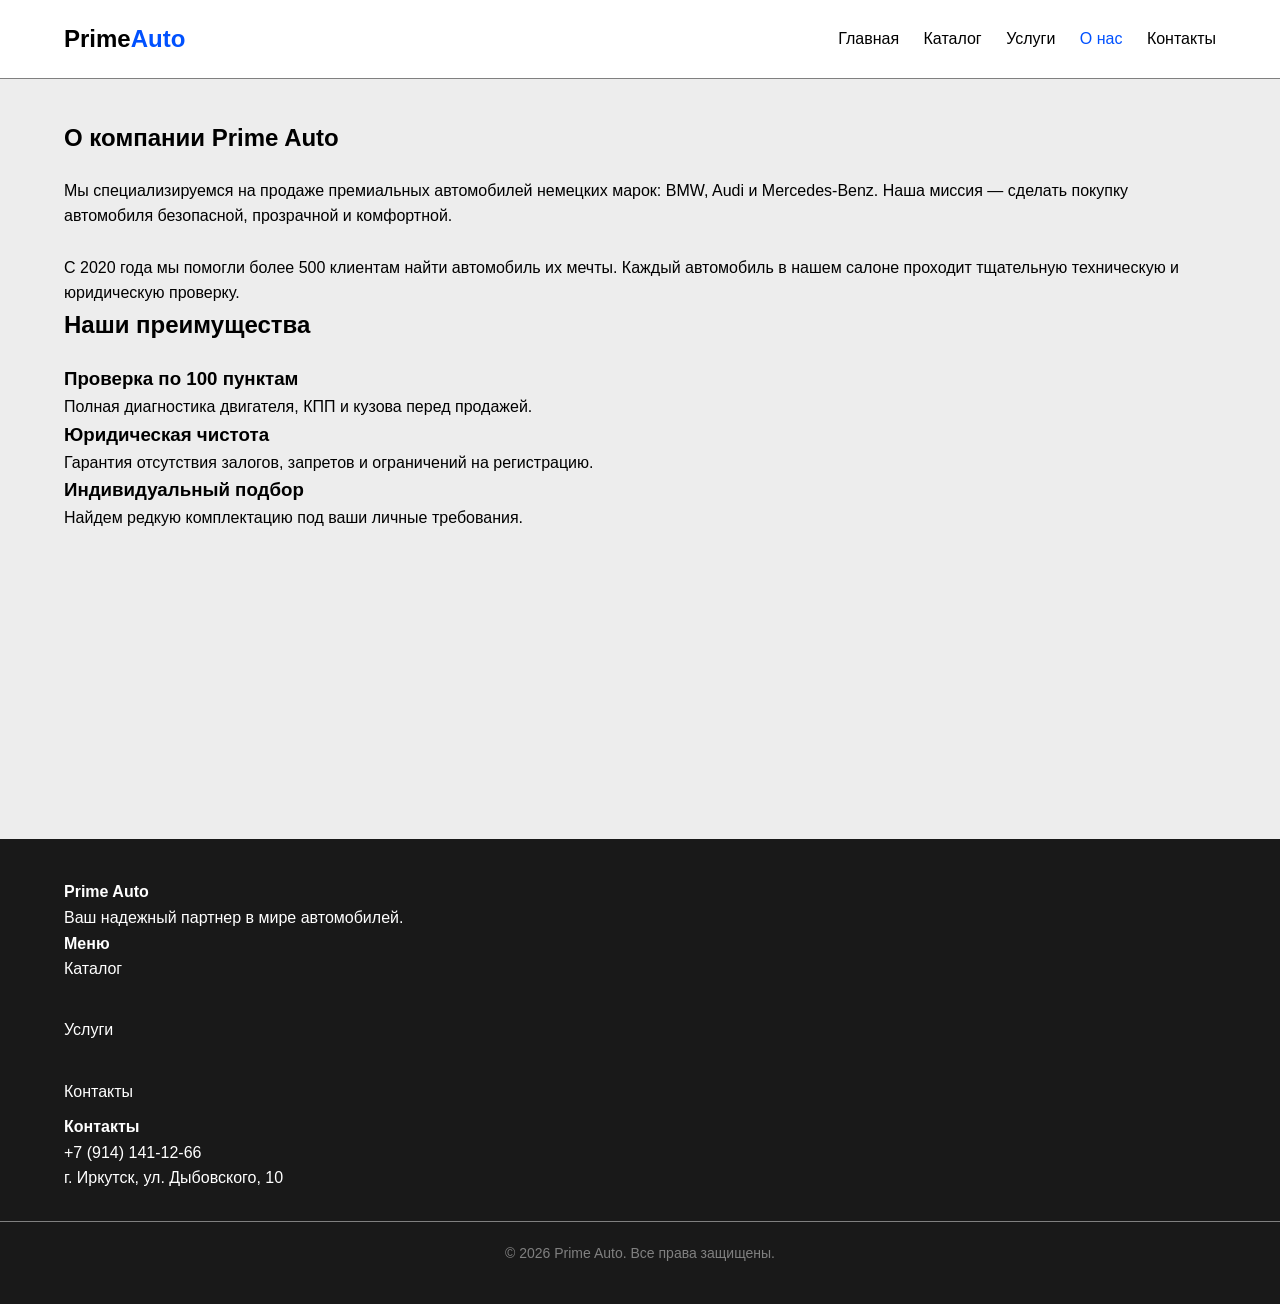
==== about.html @ 6ce957ff "готов базовый css(черновой вариант), который покрывает все элементы на главной страницe + готова баз" ====
<!DOCTYPE html>
<html lang="ru">

<head>
    <meta charset="UTF-8">
    <meta name="viewport" content="width=device-width, initial-scale=1.0">
    <title>Prime Auto - О нас</title>
    <link rel="stylesheet" href="style.css">
</head>

<body>

    <header class="header">
        <div class="container header-content">
            <a href="index.html" class="logo">Prime<span>Auto</span></a>
            <nav class="nav">
                <a href="index.html">Главная</a>
                <a href="catalog.html">Каталог</a>
                <a href="services.html">Услуги</a>
                <a href="about.html" class="active">О нас</a>
                <a href="contacts.html">Контакты</a>
            </nav>
        </div>
    </header>

    <main class="container">
        <section class="about-section">
            <h1>О компании Prime Auto</h1>
            <p>Мы специализируемся на продаже премиальных автомобилей немецких марок: BMW, Audi и Mercedes-Benz. Наша
                миссия — сделать покупку автомобиля безопасной, прозрачной и комфортной.</p><br>
            <p>С 2020 года мы помогли более 500 клиентам найти автомобиль их мечты. Каждый автомобиль в нашем салоне
                проходит тщательную техническую и юридическую проверку.</p>
        </section>

        <section class="advantages">
            <h2>Наши преимущества</h2>
            <div class="advantages-grid">
                <div class="adv-item">
                    <h3>Проверка по 100 пунктам</h3>
                    <p>Полная диагностика двигателя, КПП и кузова перед продажей.</p>
                </div>
                <div class="adv-item">
                    <h3>Юридическая чистота</h3>
                    <p>Гарантия отсутствия залогов, запретов и ограничений на регистрацию.</p>
                </div>
                <div class="adv-item">
                    <h3>Индивидуальный подбор</h3>
                    <p>Найдем редкую комплектацию под ваши личные требования.</p>
                </div>
            </div>
        </section>
    </main>

    <footer class="footer">
        <div class="container footer-content">
            <div>
                <h4>Prime Auto</h4>
                <p>Ваш надежный партнер в мире автомобилей.</p>
            </div>
            <div>
                <h4>Меню</h4>
                <a href="catalog.html">Каталог</a><br>
                <a href="services.html">Услуги</a><br>
                <a href="contacts.html">Контакты</a>
            </div>
            <div>
                <h4>Контакты</h4>
                <p>+7 (914) 141-12-66</p>
                <p>г. Иркутск, ул. Дыбовского, 10</p>
            </div>
        </div>
        <div class="copyright">
            &copy; 2026 Prime Auto. Все права защищены.
        </div>
    </footer>

</body>

</html>
---- style.css ----
* {
    margin: 0;
    padding: 0;
    box-sizing: border-box;
}

body {
    font-family: sans-serif;
    background-color: rgb(237, 237, 237);
    color: black;
    line-height: 1.6;
}

.container {
    width: 90%;
    max-width: 1200px;
    margin: 0 auto;
}

a {
    text-decoration: none;
    color: black;
}

.header {
    background-color: white;
    border-bottom: 1px solid gray;
    padding: 20px 0;
}

.header-content {
    display: flex;
    justify-content: space-between;
    align-items: center;
}

.logo {
    font-size: 24px;
    font-weight: bold;
}

.logo span {
    color: rgb(0, 81, 255);
}

.nav a {
    margin-left: 20px;
    font-size: 16px;
}

.nav a:hover,
.nav a.active {
    color: rgb(0, 81, 255);
}

main {
    padding: 40px 0;
    min-height: 80vh;
}

h1,
h2 {
    margin-bottom: 20px;
}

.poisk {
    background-color: white;
    padding: 60px 0;
    text-align: center;
    margin-bottom: 40px;
}

.search-box {
    display: inline-flex;
    gap: 10px;
    background: rgb(245, 245, 245);
    padding: 15px;
    border-radius: 5px;
}

.search-box select {
    padding: 10px;
    border: 1px solid gray;
    border-radius: 4px;
    min-width: 150px;
}

.search-box button {
    padding: 10px 20px;
    background-color: rgb(0, 81, 255);
    color: white;
    border: none;
    border-radius: 4px;
    cursor: pointer;
    font-weight: bold;
}


.category-grid {
    display: grid;
    grid-template-columns: repeat(auto-fit, minmax(200px, 1fr));
    gap: 20px;
    margin-bottom: 40px;
}

.cat-card {
    background: white;
    padding: 20px;
    text-align: center;
    border: 1px solid gray;
    cursor: pointer;
}

.cat-card:hover {
    border-color: rgb(0, 81, 255);
    color: rgb(0, 81, 255);
}

.cars-grid {
    display: grid;
    grid-template-columns: repeat(auto-fill, minmax(280px, 1fr));
    gap: 20px;
}

.car-card {
    background: white;
    border: 1px solid gray;
    border-radius: 5px;
    overflow: hidden;
}

.img-placeholder {
    background-color: lightgray;
    height: 180px;
    display: flex;
    align-items: center;
    justify-content: center;
    color: white;
    font-weight: bold;
}

.car-info {
    padding: 15px;
}

.price {
    font-size: 18px;
    font-weight: bold;
    color: rgb(0, 81, 255);
    margin: 10px 0;
}

.infos {
    display: flex;
    gap: 10px;
    font-size: 14px;
    color: gray;
    margin-bottom: 15px;
}

.btn-detail {
    display: block;
    text-align: center;
    background: black;
    color: white;
    padding: 10px;
    border-radius: 4px;
}

.btn-detail:hover {
    background: rgb(0, 81, 255);
}

.footer {
    background-color: rgb(25, 25, 25);
    color: white;
    padding: 40px 0;
    margin-top: 40px;
}

.footer a {
    color: white;
    display: block;
    margin-bottom: 10px;
}

.footer a:hover {
    color: gray;
}

.copyright {
    text-align: center;
    margin-top: 30px;
    color: gray;
    font-size: 14px;
    border-top: 1px solid gray;
    padding-top: 20px;
}
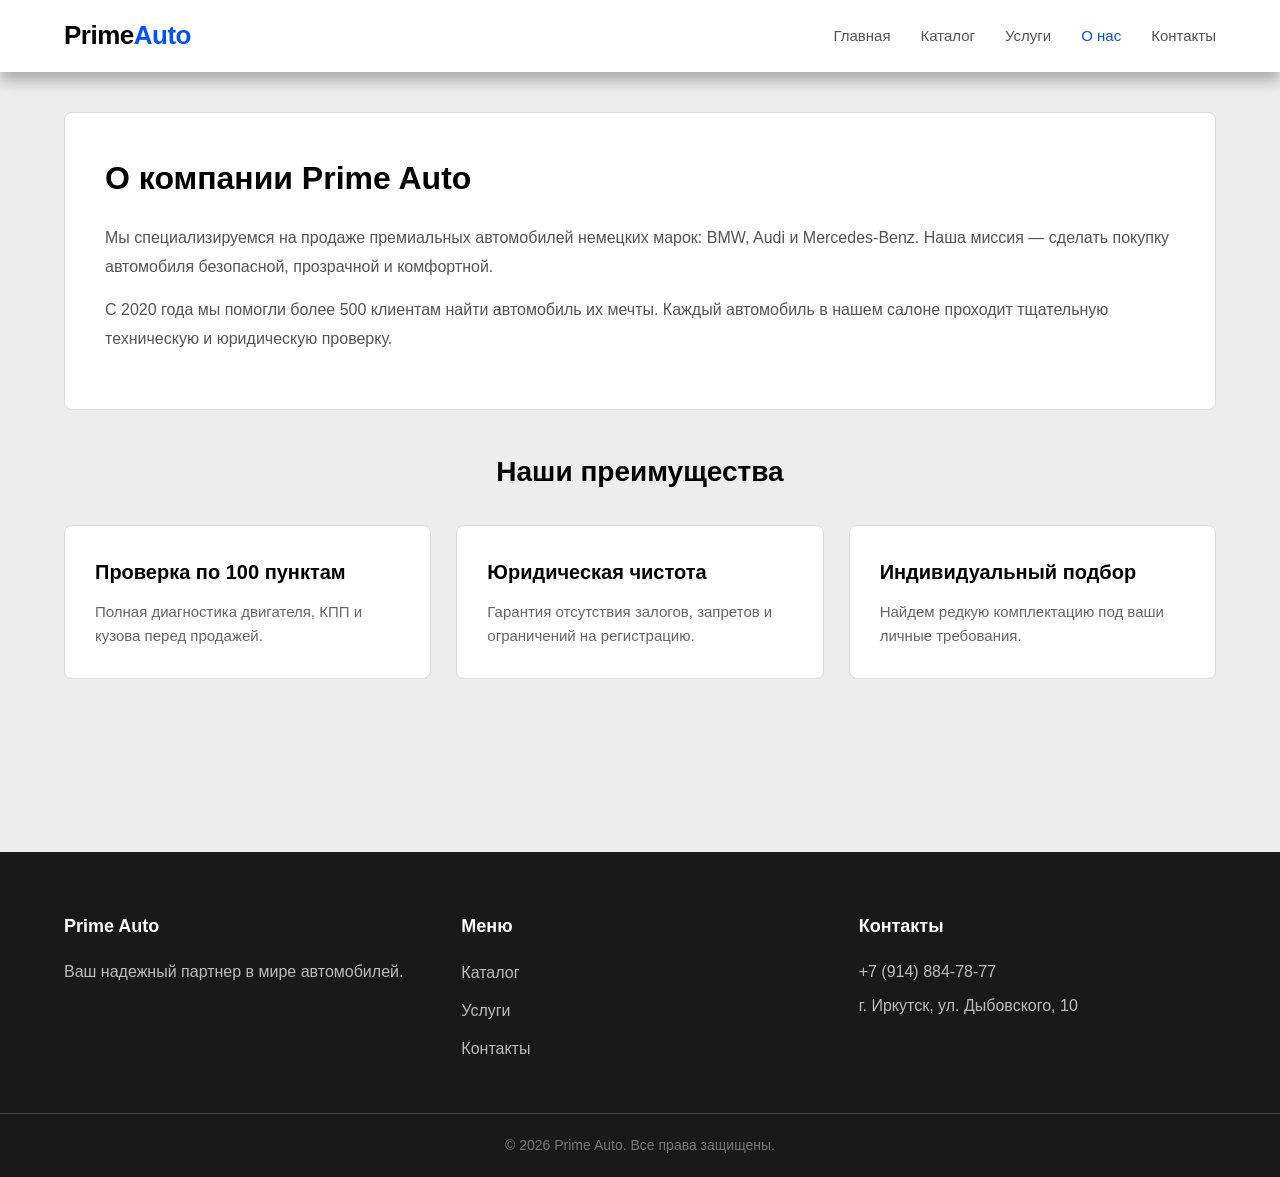
==== commit eea555ee: "общие элементы всех страниц(хедер и футер) доведены до конечного вида + главная страница index.html " ====
--- a/about.html
+++ b/about.html
@@ -23,32 +23,33 @@
         </div>
     </header>
 
-    <main class="container">
-        <section class="about-section">
+    <main class="container about-page">
+        <section class="about-intro">
             <h1>О компании Prime Auto</h1>
-            <p>Мы специализируемся на продаже премиальных автомобилей немецких марок: BMW, Audi и Mercedes-Benz. Наша
-                миссия — сделать покупку автомобиля безопасной, прозрачной и комфортной.</p><br>
-            <p>С 2020 года мы помогли более 500 клиентам найти автомобиль их мечты. Каждый автомобиль в нашем салоне
-                проходит тщательную техническую и юридическую проверку.</p>
+            <p class="about-text">Мы специализируемся на продаже премиальных автомобилей немецких марок: BMW, Audi и
+                Mercedes-Benz. Наша миссия — сделать покупку автомобиля безопасной, прозрачной и комфортной.</p>
+            <p class="about-text">С 2020 года мы помогли более 500 клиентам найти автомобиль их мечты. Каждый автомобиль
+                в нашем салоне проходит тщательную техническую и юридическую проверку.</p>
         </section>
 
         <section class="advantages">
             <h2>Наши преимущества</h2>
             <div class="advantages-grid">
-                <div class="adv-item">
+                <article class="adv-card">
                     <h3>Проверка по 100 пунктам</h3>
                     <p>Полная диагностика двигателя, КПП и кузова перед продажей.</p>
-                </div>
-                <div class="adv-item">
+                </article>
+                <article class="adv-card">
                     <h3>Юридическая чистота</h3>
                     <p>Гарантия отсутствия залогов, запретов и ограничений на регистрацию.</p>
-                </div>
-                <div class="adv-item">
+                </article>
+                <article class="adv-card">
                     <h3>Индивидуальный подбор</h3>
                     <p>Найдем редкую комплектацию под ваши личные требования.</p>
-                </div>
+                </article>
             </div>
         </section>
+
     </main>
 
     <footer class="footer">
@@ -59,13 +60,13 @@
             </div>
             <div>
                 <h4>Меню</h4>
-                <a href="catalog.html">Каталог</a><br>
-                <a href="services.html">Услуги</a><br>
+                <a href="catalog.html">Каталог</a>
+                <a href="services.html">Услуги</a>
                 <a href="contacts.html">Контакты</a>
             </div>
             <div>
                 <h4>Контакты</h4>
-                <p>+7 (914) 141-12-66</p>
+                <p>+7 (914) 884-78-77</p>
                 <p>г. Иркутск, ул. Дыбовского, 10</p>
             </div>
         </div>
--- a/style.css
+++ b/style.css
@@ -24,8 +24,12 @@
 
 .header {
     background-color: white;
-    border-bottom: 1px solid gray;
-    padding: 20px 0;
+    border-bottom: none;
+    box-shadow: 0 8px 15px rgba(0, 0, 0, 0.3);
+    padding: 15px 0;
+    position: sticky;
+    top: 0;
+    z-index: 100;
 }
 
 .header-content {
@@ -35,17 +39,26 @@
 }
 
 .logo {
-    font-size: 24px;
-    font-weight: bold;
+    font-size: 26px;
+    font-weight: 800;
+    color: black;
+    letter-spacing: -0.5px;
 }
 
 .logo span {
     color: rgb(0, 81, 255);
 }
 
+.nav {
+    display: flex;
+    align-items: center;
+}
+
 .nav a {
-    margin-left: 20px;
-    font-size: 16px;
+    margin-left: 30px;
+    font-size: 15px;
+    font-weight: 500;
+    color: #555;
 }
 
 .nav a:hover,
@@ -75,87 +88,113 @@
     gap: 10px;
     background: rgb(245, 245, 245);
     padding: 15px;
-    border-radius: 5px;
+    border-radius: 6px;
 }
 
 .search-box select {
-    padding: 10px;
-    border: 1px solid gray;
-    border-radius: 4px;
-    min-width: 150px;
+    padding: 12px 10px;
+    border: 1px solid #ccc;
+    border-radius: 6px;
+    min-width: 160px;
+    background-color: white;
 }
 
 .search-box button {
-    padding: 10px 20px;
+    padding: 12px 24px;
     background-color: rgb(0, 81, 255);
     color: white;
     border: none;
-    border-radius: 4px;
-    cursor: pointer;
+    border-radius: 6px;
     font-weight: bold;
-}
-
+    font-size: 15px;
+}
+
+.search-box button:hover {
+    background-color: rgba(0, 81, 255, 0.8);
+}
 
 .category-grid {
     display: grid;
     grid-template-columns: repeat(auto-fit, minmax(200px, 1fr));
     gap: 20px;
-    margin-bottom: 40px;
+    margin-bottom: 50px;
 }
 
 .cat-card {
     background: white;
     padding: 20px;
     text-align: center;
-    border: 1px solid gray;
-    cursor: pointer;
+    border: 1px solid #ddd;
+    border-radius: 8px;
+    display: block;
+    transition: all 0.3s ease;
+    font-weight: 500;
 }
 
 .cat-card:hover {
     border-color: rgb(0, 81, 255);
     color: rgb(0, 81, 255);
+    transform: translateY(-3px);
+    box-shadow: 0 4px 12px rgba(0, 0, 0, 0.1);
 }
 
 .cars-grid {
     display: grid;
     grid-template-columns: repeat(auto-fill, minmax(280px, 1fr));
-    gap: 20px;
+    gap: 25px;
 }
 
 .car-card {
     background: white;
-    border: 1px solid gray;
-    border-radius: 5px;
+    border: 1px solid #ddd;
+    border-radius: 8px;
     overflow: hidden;
-}
-
-.img-placeholder {
-    background-color: lightgray;
-    height: 180px;
+    transition: transform 0.3s ease, box-shadow 0.3s ease;
+}
+
+.car-card:hover {
+    transform: translateY(-5px);
+    box-shadow: 0 8px 20px rgba(0, 0, 0, 0.1);
+}
+
+.car-image img {
+    width: 100%;
+    height: 200px;
+    object-fit: cover;
+    display: block;
+}
+
+.car-info {
+    padding: 18px;
+}
+
+.car-info h3 {
+    font-size: 18px;
+    margin-bottom: 8px;
+    line-height: 1.3;
+}
+
+.price {
+    font-size: 20px;
+    font-weight: bold;
+    color: rgb(0, 81, 255);
+    margin: 10px 0 12px;
+}
+
+.infos {
+    display: flex;
+    flex-wrap: wrap;
+    gap: 8px 12px;
+    font-size: 14px;
+    color: #666;
+    margin-bottom: 15px;
+    padding-bottom: 15px;
+    border-bottom: 1px solid #eee;
+}
+
+.infos li {
     display: flex;
     align-items: center;
-    justify-content: center;
-    color: white;
-    font-weight: bold;
-}
-
-.car-info {
-    padding: 15px;
-}
-
-.price {
-    font-size: 18px;
-    font-weight: bold;
-    color: rgb(0, 81, 255);
-    margin: 10px 0;
-}
-
-.infos {
-    display: flex;
-    gap: 10px;
-    font-size: 14px;
-    color: gray;
-    margin-bottom: 15px;
 }
 
 .btn-detail {
@@ -163,36 +202,242 @@
     text-align: center;
     background: black;
     color: white;
-    padding: 10px;
-    border-radius: 4px;
+    padding: 12px;
+    border-radius: 6px;
+    font-weight: 500;
+    transition: background-color 0.3s ease;
 }
 
 .btn-detail:hover {
-    background: rgb(0, 81, 255);
+    background-color: rgb(0, 81, 255);
 }
 
 .footer {
     background-color: rgb(25, 25, 25);
+    color: #bbb;
+    padding: 60px 0 20px;
+    margin-top: 60px;
+}
+
+.footer-content {
+    display: grid;
+    grid-template-columns: repeat(auto-fit, minmax(200px, 1fr));
+    gap: 40px;
+    margin-bottom: 40px;
+}
+
+.footer-content h4 {
     color: white;
-    padding: 40px 0;
-    margin-top: 40px;
-}
-
-.footer a {
+    font-size: 18px;
+    margin-bottom: 20px;
+    font-weight: 600;
+}
+
+.footer-content p {
+    margin-bottom: 10px;
+    line-height: 1.5;
+}
+
+.footer-content a {
+    color: #bbb;
+    display: block;
+    margin-bottom: 12px;
+}
+
+.footer-content a:hover {
     color: white;
+    text-decoration: underline;
+}
+
+.copyright {
+    text-align: center;
+    color: #777;
+    font-size: 14px;
+    border-top: 1px solid #444;
+    padding-top: 20px;
+}
+
+.contacts-header {
+    text-align: center;
+    margin-bottom: 40px;
+}
+
+.contacts-header p {
+    color: #666;
+    font-size: 16px;
+}
+
+.contacts-grid {
+    display: grid;
+    grid-template-columns: 1fr 1fr;
+    gap: 20px;
+    align-items: start;
+}
+
+.contacts-info,
+.contacts-form-wrapper {
+    background: white;
+    padding: 30px;
+    border-radius: 8px;
+    border: 1px solid #ddd;
+}
+
+.info-item {
+    margin-bottom: 25px;
+}
+
+.info-item h3 {
+    font-size: 18px;
+    margin-bottom: 8px;
+    color: black;
+}
+
+.info-item p,
+.info-item a {
+    color: #555;
+    font-size: 15px;
+    line-height: 1.5;
+}
+
+.form-group {
+    margin-bottom: 15px;
+}
+
+.form-group label {
     display: block;
-    margin-bottom: 10px;
-}
-
-.footer a:hover {
-    color: gray;
-}
-
-.copyright {
-    text-align: center;
-    margin-top: 30px;
-    color: gray;
+    margin-bottom: 6px;
+    font-weight: 500;
     font-size: 14px;
-    border-top: 1px solid gray;
-    padding-top: 20px;
+    color: #333;
+}
+
+.form-box input,
+.form-box textarea {
+    width: 100%;
+    padding: 12px;
+    border: 1px solid #ccc;
+    border-radius: 6px;
+    font-size: 15px;
+}
+
+.btn-submit {
+    width: 100%;
+    padding: 14px;
+    background-color: rgb(0, 81, 255);
+    color: white;
+    border: none;
+    border-radius: 6px;
+    font-size: 16px;
+    font-weight: bold;
+    margin-top: 10px;
+}
+
+.btn-submit:hover {
+    background-color: rgba(0, 81, 255, 0.8);
+}
+
+.about-intro {
+    background: white;
+    padding: 40px;
+    border-radius: 8px;
+    border: 1px solid #ddd;
+    margin-bottom: 40px;
+}
+
+.about-intro h1 {
+    font-size: 32px;
+    margin-bottom: 20px;
+    color: black;
+}
+
+.about-text {
+    font-size: 16px;
+    line-height: 1.8;
+    color: #555;
+    margin-bottom: 15px;
+}
+
+.advantages h2 {
+    font-size: 28px;
+    margin-bottom: 30px;
+    text-align: center;
+}
+
+.advantages-grid {
+    display: grid;
+    grid-template-columns: repeat(auto-fit, minmax(280px, 1fr));
+    gap: 25px;
+}
+
+.adv-card {
+    background: white;
+    padding: 30px;
+    border-radius: 8px;
+    border: 1px solid #ddd;
+}
+
+.adv-card h3 {
+    font-size: 20px;
+    margin-bottom: 12px;
+    color: black;
+    font-weight: 600;
+}
+
+.adv-card p {
+    color: #666;
+    line-height: 1.6;
+    font-size: 15px;
+}
+
+@media (max-width: 767px) {
+    .header {
+        position: static;
+    }
+
+    .header-content {
+        flex-direction: column;
+        gap: 15px;
+    }
+
+    .nav {
+        display: flex;
+        flex-direction: column;
+        align-items: center;
+        gap: 5px;
+    }
+
+    .nav a {
+        margin-left: 0;
+    }
+
+    .search-box {
+        flex-direction: column;
+        width: 100%;
+        padding: 12px;
+    }
+
+    .search-box select,
+    .search-box button {
+        width: 100%;
+    }
+
+    .contacts-grid {
+        grid-template-columns: 1fr;
+    }
+
+    .about-intro {
+        padding: 25px;
+    }
+
+    .about-intro h1 {
+        font-size: 26px;
+    }
+
+    .advantages h2 {
+        font-size: 24px;
+    }
+
+    .adv-card {
+        padding: 25px;
+    }
 }
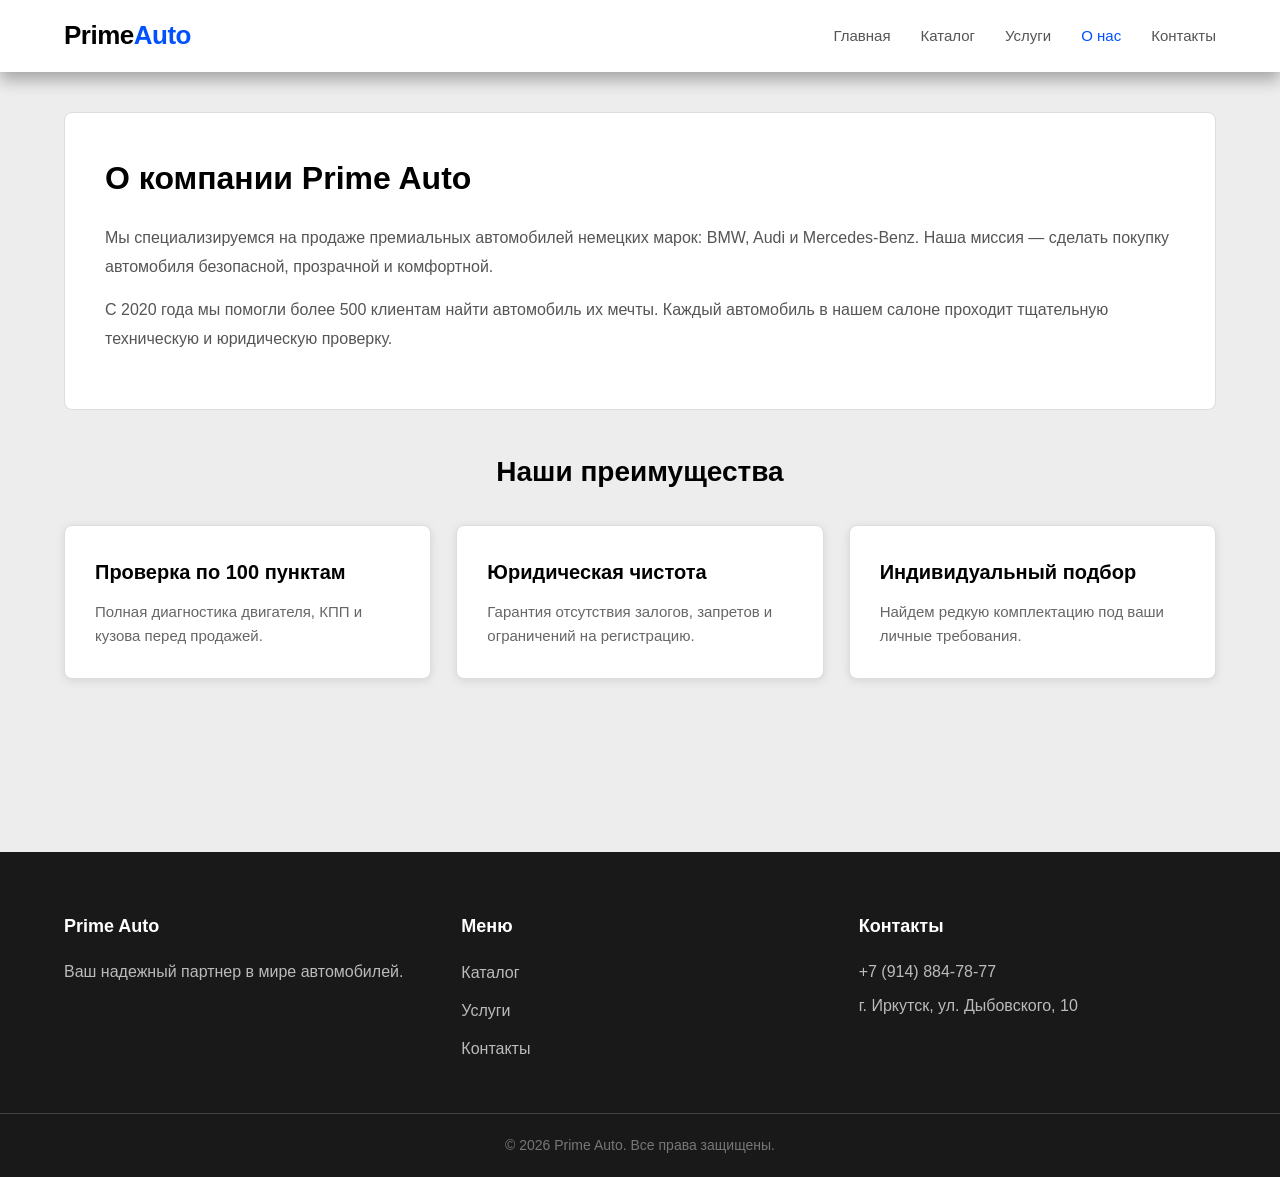
==== commit c7e34d1c: "упорядочена структура папок + переименованы фото + обновлены пути в html коде" ====
--- a/about.html
+++ b/about.html
@@ -5,7 +5,7 @@
     <meta charset="UTF-8">
     <meta name="viewport" content="width=device-width, initial-scale=1.0">
     <title>Prime Auto - О нас</title>
-    <link rel="stylesheet" href="style.css">
+    <link rel="stylesheet" href="css/style.css">
 </head>
 
 <body>
--- a/css/style.css
+++ b/css/style.css
@@ -0,0 +1,718 @@
+* {
+    margin: 0;
+    padding: 0;
+    box-sizing: border-box;
+}
+
+body {
+    font-family: sans-serif;
+    background-color: rgb(237, 237, 237);
+    color: black;
+    line-height: 1.6;
+}
+
+.container {
+    width: 90%;
+    max-width: 1200px;
+    margin: 0 auto;
+}
+
+a {
+    text-decoration: none;
+    color: black;
+}
+
+.header {
+    background-color: white;
+    border-bottom: none;
+    box-shadow: 0 8px 15px rgba(0, 0, 0, 0.3);
+    padding: 15px 0;
+    position: sticky;
+    top: 0;
+    z-index: 100;
+}
+
+.header-content {
+    display: flex;
+    justify-content: space-between;
+    align-items: center;
+}
+
+.logo {
+    font-size: 26px;
+    font-weight: 800;
+    color: black;
+    letter-spacing: -0.5px;
+}
+
+.logo span {
+    color: rgb(0, 81, 255);
+}
+
+.nav {
+    display: flex;
+    align-items: center;
+}
+
+.nav a {
+    margin-left: 30px;
+    font-size: 15px;
+    font-weight: 500;
+    color: #555;
+}
+
+.nav a:hover,
+.nav a.active {
+    color: rgb(0, 81, 255);
+}
+
+main {
+    padding: 40px 0;
+    min-height: 80vh;
+}
+
+h1,
+h2 {
+    margin-bottom: 20px;
+}
+
+.poisk {
+    background-color: white;
+    padding: 60px 0;
+    text-align: center;
+    margin-bottom: 40px;
+}
+
+.search-box {
+    display: inline-flex;
+    gap: 10px;
+    background: rgb(245, 245, 245);
+    padding: 15px;
+    border-radius: 6px;
+}
+
+.search-box select {
+    padding: 12px 10px;
+    border: 1px solid #ccc;
+    border-radius: 6px;
+    min-width: 160px;
+    background-color: white;
+}
+
+.search-box button {
+    padding: 12px 24px;
+    background-color: rgb(0, 81, 255);
+    color: white;
+    border: none;
+    border-radius: 6px;
+    font-weight: bold;
+    font-size: 15px;
+}
+
+.search-box button:hover {
+    background-color: rgba(0, 81, 255, 0.8);
+}
+
+.category-grid {
+    display: grid;
+    grid-template-columns: repeat(auto-fit, minmax(200px, 1fr));
+    gap: 20px;
+    margin-bottom: 50px;
+}
+
+.cat-card {
+    background: white;
+    padding: 20px;
+    text-align: center;
+    border: 1px solid #ddd;
+    border-radius: 8px;
+    display: block;
+    transition: all 0.3s ease;
+    font-weight: 500;
+}
+
+.cat-card:hover {
+    border-color: rgb(0, 81, 255);
+    color: rgb(0, 81, 255);
+    transform: translateY(-3px);
+    box-shadow: 0 4px 12px rgba(0, 0, 0, 0.1);
+}
+
+.cars-grid {
+    display: grid;
+    grid-template-columns: repeat(auto-fill, minmax(280px, 1fr));
+    gap: 25px;
+}
+
+.car-card {
+    background: white;
+    border: 1px solid #ddd;
+    border-radius: 8px;
+    overflow: hidden;
+    transition: transform 0.3s ease, box-shadow 0.3s ease;
+}
+
+.car-card:hover {
+    transform: translateY(-5px);
+    box-shadow: 0 8px 20px rgba(0, 0, 0, 0.1);
+}
+
+.car-image img {
+    width: 100%;
+    height: 200px;
+    object-fit: cover;
+    display: block;
+}
+
+.car-info {
+    padding: 18px;
+}
+
+.car-info h3 {
+    font-size: 18px;
+    margin-bottom: 8px;
+    line-height: 1.3;
+}
+
+.price {
+    font-size: 20px;
+    font-weight: bold;
+    color: rgb(0, 81, 255);
+    margin: 10px 0 12px;
+}
+
+.infos {
+    display: flex;
+    flex-wrap: wrap;
+    gap: 8px 12px;
+    font-size: 14px;
+    color: #666;
+    margin-bottom: 15px;
+    padding-bottom: 15px;
+    border-bottom: 1px solid #eee;
+}
+
+.infos li {
+    display: flex;
+    align-items: center;
+}
+
+.btn-detail {
+    display: block;
+    text-align: center;
+    background: black;
+    color: white;
+    padding: 12px;
+    border-radius: 6px;
+    font-weight: 500;
+    transition: background-color 0.3s ease;
+}
+
+.btn-detail:hover {
+    background-color: rgb(0, 81, 255);
+}
+
+.footer {
+    background-color: rgb(25, 25, 25);
+    color: #bbb;
+    padding: 60px 0 20px;
+    margin-top: 60px;
+}
+
+.footer-content {
+    display: grid;
+    grid-template-columns: repeat(auto-fit, minmax(200px, 1fr));
+    gap: 40px;
+    margin-bottom: 40px;
+}
+
+.footer-content h4 {
+    color: white;
+    font-size: 18px;
+    margin-bottom: 20px;
+    font-weight: 600;
+}
+
+.footer-content p {
+    margin-bottom: 10px;
+    line-height: 1.5;
+}
+
+.footer-content a {
+    color: #bbb;
+    display: block;
+    margin-bottom: 12px;
+}
+
+.footer-content a:hover {
+    color: white;
+    text-decoration: underline;
+}
+
+.copyright {
+    text-align: center;
+    color: #777;
+    font-size: 14px;
+    border-top: 1px solid #444;
+    padding-top: 20px;
+}
+
+.contacts-header {
+    text-align: center;
+    margin-bottom: 40px;
+}
+
+.contacts-header p {
+    color: #666;
+    font-size: 16px;
+}
+
+.contacts-grid {
+    display: grid;
+    grid-template-columns: 1fr 1fr;
+    gap: 20px;
+    align-items: start;
+}
+
+.contacts-info,
+.contacts-form-wrapper {
+    background: white;
+    padding: 30px;
+    border-radius: 8px;
+    border: 1px solid #ddd;
+}
+
+.info-item {
+    margin-bottom: 25px;
+}
+
+.info-item h3 {
+    font-size: 18px;
+    margin-bottom: 8px;
+    color: black;
+}
+
+.info-item p,
+.info-item a {
+    color: #555;
+    font-size: 15px;
+    line-height: 1.5;
+}
+
+.form-group {
+    margin-bottom: 15px;
+}
+
+.form-group label {
+    display: block;
+    margin-bottom: 6px;
+    font-weight: 500;
+    font-size: 14px;
+    color: #333;
+}
+
+.form-box input,
+.form-box textarea {
+    width: 100%;
+    padding: 12px;
+    border: 1px solid #ccc;
+    border-radius: 6px;
+    font-size: 15px;
+}
+
+.btn-submit {
+    width: 100%;
+    padding: 14px;
+    background-color: rgb(0, 81, 255);
+    color: white;
+    border: none;
+    border-radius: 6px;
+    font-size: 16px;
+    font-weight: bold;
+    margin-top: 10px;
+}
+
+.btn-submit:hover {
+    background-color: rgba(0, 81, 255, 0.8);
+}
+
+.about-intro {
+    background: white;
+    padding: 40px;
+    border-radius: 8px;
+    border: 1px solid #ddd;
+    margin-bottom: 40px;
+}
+
+.about-intro h1 {
+    font-size: 32px;
+    margin-bottom: 20px;
+    color: black;
+}
+
+.about-text {
+    font-size: 16px;
+    line-height: 1.8;
+    color: #555;
+    margin-bottom: 15px;
+}
+
+.advantages h2 {
+    font-size: 28px;
+    margin-bottom: 30px;
+    text-align: center;
+}
+
+.advantages-grid {
+    display: grid;
+    grid-template-columns: repeat(auto-fit, minmax(280px, 1fr));
+    gap: 25px;
+}
+
+.adv-card {
+    background: white;
+    padding: 30px;
+    border-radius: 8px;
+    border: 1px solid #ddd;
+    box-shadow: 0 2px 10px rgba(0, 0, 0, 0.1);
+}
+
+.adv-card h3 {
+    font-size: 20px;
+    margin-bottom: 12px;
+    color: black;
+    font-weight: 600;
+}
+
+.adv-card p {
+    color: #666;
+    line-height: 1.6;
+    font-size: 15px;
+}
+
+.car-gallery {
+    margin-bottom: 40px;
+}
+
+.main-photo {
+    background: white;
+    border-radius: 8px;
+    margin-bottom: 15px;
+    border: 1px solid #ddd;
+}
+
+.main-photo img {
+    width: 100%;
+    height: 500px;
+    object-fit: cover;
+    display: block;
+}
+
+.photo-list {
+    display: flex;
+    gap: 10px;
+    overflow-x: auto;
+    padding-bottom: 5px;
+}
+
+.photo-list img {
+    width: 120px;
+    height: 80px;
+    object-fit: cover;
+    border-radius: 6px;
+    border: 2px solid transparent;
+
+}
+
+.photo-list img:hover {
+    border-color: rgb(0, 81, 255);
+}
+
+.product-details {
+    background: white;
+    padding: 30px;
+    border-radius: 8px;
+    border: 1px solid #ddd;
+    margin-bottom: 30px;
+}
+
+.product-details h1 {
+    font-size: 32px;
+    margin-bottom: 15px;
+    color: black;
+}
+
+.product-price {
+    font-size: 32px;
+    font-weight: bold;
+    color: rgb(0, 81, 255);
+    margin-bottom: 30px;
+}
+
+.product-specs h3 {
+    font-size: 22px;
+    margin-bottom: 20px;
+    color: black;
+}
+
+.specs-table {
+    width: 100%;
+    border-collapse: collapse;
+    margin-bottom: 30px;
+}
+
+.specs-table tr {
+    border-bottom: 1px solid #eee;
+}
+
+.specs-table td {
+    padding: 15px 10px;
+    font-size: 15px;
+
+}
+
+.seller-actions {
+    display: flex;
+    gap: 15px;
+    margin-top: 20px;
+}
+
+.seller-actions button {
+    flex: 1;
+    padding: 15px;
+    border: none;
+    border-radius: 6px;
+    font-size: 16px;
+    font-weight: bold;
+}
+
+.btn-call,
+.btn-write {
+    background-color: rgb(0, 81, 255);
+    color: white;
+}
+
+.btn-call:hover,
+.btn-write:hover {
+    background-color: rgba(0, 81, 255, 0.9);
+}
+
+.product-description {
+    background: white;
+    padding: 30px;
+    border-radius: 8px;
+    border: 1px solid #ddd;
+}
+
+.product-description h3 {
+    font-size: 22px;
+    margin-bottom: 15px;
+    color: black;
+}
+
+.product-description p {
+    color: #555;
+    line-height: 1.8;
+    font-size: 15px;
+}
+
+.services-intro {
+    text-align: center;
+    margin-bottom: 35px;
+}
+
+.services-intro h1 {
+    font-size: 32px;
+    margin-bottom: 10px;
+}
+
+.services-intro p {
+    color: #666;
+    font-size: 16px;
+}
+
+.services-grid {
+    display: grid;
+    grid-template-columns: repeat(auto-fit, minmax(280px, 1fr));
+    gap: 25px;
+}
+
+.service-card {
+    background: white;
+    padding: 30px;
+    border-radius: 8px;
+    border: 1px solid #ddd;
+    box-shadow: 0 2px 10px rgba(0, 0, 0, 0.1);
+
+}
+
+.service-card h3 {
+    font-size: 20px;
+    margin-bottom: 12px;
+    color: black;
+    font-weight: 600;
+}
+
+.service-card p {
+    color: #666;
+    line-height: 1.6;
+    font-size: 15px;
+}
+
+.catalog-page {
+    display: flex;
+    gap: 30px;
+    padding-top: 40px;
+}
+
+.sidebar {
+    margin-top: 60px;
+    width: 260px;
+    flex-shrink: 0;
+    background: white;
+    padding: 25px;
+    border-radius: 8px;
+    border: 1px solid #ddd;
+    height: fit-content;
+}
+
+.sidebar h3 {
+    margin-bottom: 20px;
+    font-size: 20px;
+}
+
+.filter-group {
+    margin-bottom: 20px;
+}
+
+.filter-group label {
+    display: block;
+    margin-bottom: 6px;
+    font-weight: 500;
+    font-size: 14px;
+    color: #333;
+}
+
+.filter-group select,
+.filter-group input {
+    width: 100%;
+    padding: 10px;
+    border: 1px solid #ccc;
+    border-radius: 6px;
+    font-size: 14px;
+    background-color: white;
+}
+
+.catalog-list {
+    flex-grow: 1;
+}
+
+.catalog-list h2 {
+    margin-bottom: 25px;
+}
+
+.btn-apply {
+    width: 100%;
+    padding: 12px;
+    background-color: rgb(0, 81, 255);
+    color: white;
+    border: none;
+    border-radius: 6px;
+    font-weight: bold;
+    cursor: pointer;
+    transition: background-color 0.3s ease;
+}
+
+.btn-apply:hover {
+    background-color: rgba(0, 81, 255, 0.9);
+}
+
+@media (max-width: 767px) {
+    .header {
+        position: static;
+    }
+
+    .header-content {
+        flex-direction: column;
+        gap: 15px;
+    }
+
+    .nav {
+        display: flex;
+        flex-direction: column;
+        align-items: center;
+        gap: 5px;
+    }
+
+    .nav a {
+        margin-left: 0;
+    }
+
+    .search-box {
+        flex-direction: column;
+        width: 100%;
+        padding: 12px;
+    }
+
+    .search-box select,
+    .search-box button {
+        width: 100%;
+    }
+
+    .contacts-grid {
+        grid-template-columns: 1fr;
+    }
+
+    .about-intro {
+        padding: 25px;
+    }
+
+    .about-intro h1 {
+        font-size: 26px;
+    }
+
+    .advantages h2 {
+        font-size: 24px;
+    }
+
+    .adv-card {
+        padding: 25px;
+    }
+
+    .main-photo img {
+        height: 300px;
+    }
+
+    .photo-list img {
+        width: 100px;
+        height: 70px;
+    }
+
+    .product-details h1,
+    .product-price {
+        font-size: 26px;
+    }
+
+    .product-details,
+    .product-description {
+        padding: 20px;
+    }
+
+    .seller-actions {
+        flex-direction: column;
+    }
+
+    .specs-table td {
+        padding: 12px 8px;
+        font-size: 14px;
+    }
+
+    .catalog-page {
+        flex-direction: column;
+    }
+
+    .sidebar {
+        margin-top: 0;
+        width: 100%;
+    }
+}
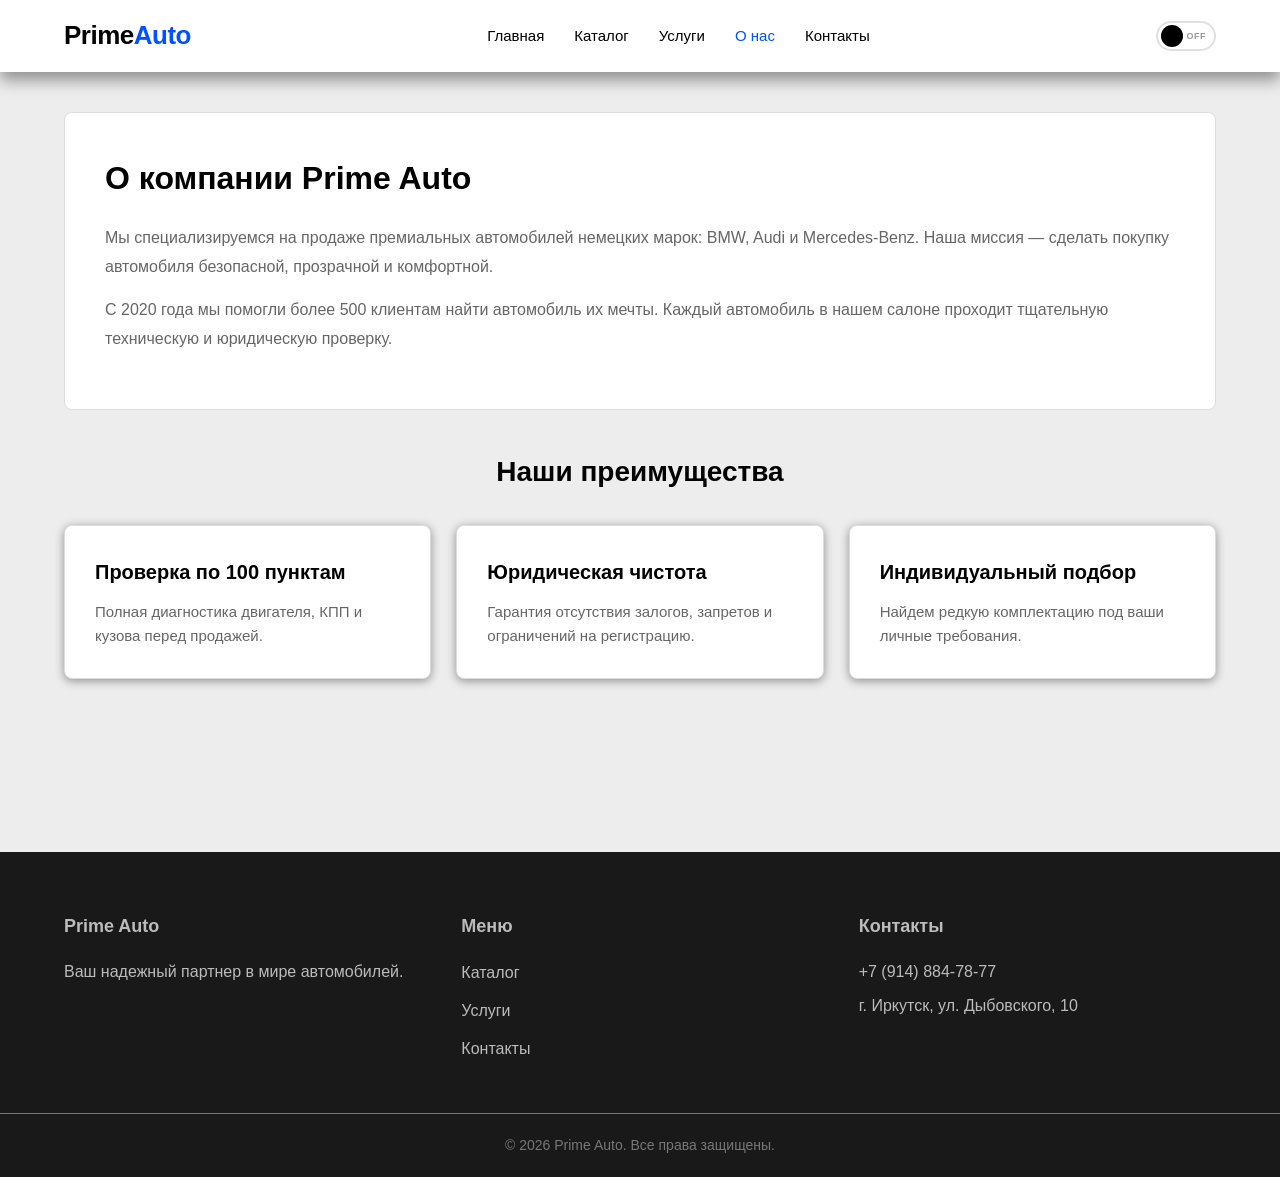
==== commit 8bbb3f13: "в css цвета элементов заменены на переменные + добавлена поддержка переключения темы на сайте + обно" ====
--- a/about.html
+++ b/about.html
@@ -6,6 +6,7 @@
     <meta name="viewport" content="width=device-width, initial-scale=1.0">
     <title>Prime Auto - О нас</title>
     <link rel="stylesheet" href="css/style.css">
+    <script src="js/theme.js" defer></script>
 </head>
 
 <body>
@@ -20,6 +21,10 @@
                 <a href="about.html" class="active">О нас</a>
                 <a href="contacts.html">Контакты</a>
             </nav>
+            <label class="theme-switch">
+                <input type="checkbox" id="theme-toggle">
+                <span class="slider"></span>
+            </label>
         </div>
     </header>
 
--- a/css/style.css
+++ b/css/style.css
@@ -1,3 +1,38 @@
+:root {
+    --primary: rgb(0, 81, 255);
+    --primary-hover: rgba(0, 81, 255, 0.8);
+    --black: black;
+    --white: white;
+    --bg-color: rgb(237, 237, 237);
+    --shadow-color: rgba(0, 0, 0, 0.4);
+    --border-color: #ddd;
+    --second-text: #666;
+    --footer-color: rgb(25, 25, 25);
+    --footer-text: #bbb;
+    --copyright: #777;
+}
+
+[data-theme="dark"] {
+    --bg-color: #121212;
+    --white: #1e1e1e;
+    --footer-color: #0a0a0a;
+    --black: #e0e0e0;
+    --second-text: #a0a0a0;
+    --footer-text: #888888;
+    --copyright: #555555;
+    --border-color: rgba(255, 255, 255, 0.3);
+    --shadow-color: rgba(255, 255, 255, 0.2);
+    --footer-menu-hover: #a2a2a2;
+}
+
+[data-theme="dark"] input,
+[data-theme="dark"] select,
+[data-theme="dark"] textarea {
+    background-color: #2c2c2c;
+    color: #e0e0e0;
+    border-color: rgba(255, 255, 255, 0.2);
+}
+
 * {
     margin: 0;
     padding: 0;
@@ -6,8 +41,8 @@
 
 body {
     font-family: sans-serif;
-    background-color: rgb(237, 237, 237);
-    color: black;
+    background-color: var(--bg-color);
+    color: var(--black);
     line-height: 1.6;
 }
 
@@ -19,13 +54,13 @@
 
 a {
     text-decoration: none;
-    color: black;
+    color: var(--black);
 }
 
 .header {
-    background-color: white;
+    background-color: var(--white);
     border-bottom: none;
-    box-shadow: 0 8px 15px rgba(0, 0, 0, 0.3);
+    box-shadow: 0 8px 15px var(--shadow-color);
     padding: 15px 0;
     position: sticky;
     top: 0;
@@ -41,12 +76,12 @@
 .logo {
     font-size: 26px;
     font-weight: 800;
-    color: black;
+    color: var(--black);
     letter-spacing: -0.5px;
 }
 
 .logo span {
-    color: rgb(0, 81, 255);
+    color: var(--primary);
 }
 
 .nav {
@@ -58,12 +93,12 @@
     margin-left: 30px;
     font-size: 15px;
     font-weight: 500;
-    color: #555;
+    color: var(--black);
 }
 
 .nav a:hover,
 .nav a.active {
-    color: rgb(0, 81, 255);
+    color: var(--primary);
 }
 
 main {
@@ -77,7 +112,7 @@
 }
 
 .poisk {
-    background-color: white;
+    background-color: var(--white);
     padding: 60px 0;
     text-align: center;
     margin-bottom: 40px;
@@ -86,23 +121,23 @@
 .search-box {
     display: inline-flex;
     gap: 10px;
-    background: rgb(245, 245, 245);
+    background: var(--bg-color);
     padding: 15px;
     border-radius: 6px;
 }
 
 .search-box select {
     padding: 12px 10px;
-    border: 1px solid #ccc;
+    border: 1px solid var(--border-color);
     border-radius: 6px;
     min-width: 160px;
-    background-color: white;
+    background-color: var(--white);
 }
 
 .search-box button {
-    padding: 12px 24px;
-    background-color: rgb(0, 81, 255);
-    color: white;
+    padding: 12px;
+    background-color: var(--primary);
+    color: var(--white);
     border: none;
     border-radius: 6px;
     font-weight: bold;
@@ -110,7 +145,7 @@
 }
 
 .search-box button:hover {
-    background-color: rgba(0, 81, 255, 0.8);
+    background-color: var(--primary-hover);
 }
 
 .category-grid {
@@ -121,10 +156,10 @@
 }
 
 .cat-card {
-    background: white;
+    background: var(--white);
     padding: 20px;
     text-align: center;
-    border: 1px solid #ddd;
+    border: 1px solid var(--border-color);
     border-radius: 8px;
     display: block;
     transition: all 0.3s ease;
@@ -132,10 +167,10 @@
 }
 
 .cat-card:hover {
-    border-color: rgb(0, 81, 255);
-    color: rgb(0, 81, 255);
+    border-color: var(--primary);
+    color: var(--primary);
     transform: translateY(-3px);
-    box-shadow: 0 4px 12px rgba(0, 0, 0, 0.1);
+    box-shadow: 0 4px 12px var(--shadow-color);
 }
 
 .cars-grid {
@@ -145,8 +180,8 @@
 }
 
 .car-card {
-    background: white;
-    border: 1px solid #ddd;
+    background: var(--white);
+    border: 1px solid var(--border-color);
     border-radius: 8px;
     overflow: hidden;
     transition: transform 0.3s ease, box-shadow 0.3s ease;
@@ -154,7 +189,7 @@
 
 .car-card:hover {
     transform: translateY(-5px);
-    box-shadow: 0 8px 20px rgba(0, 0, 0, 0.1);
+    box-shadow: 0 8px 20px var(--shadow-color);
 }
 
 .car-image img {
@@ -177,7 +212,7 @@
 .price {
     font-size: 20px;
     font-weight: bold;
-    color: rgb(0, 81, 255);
+    color: var(--primary);
     margin: 10px 0 12px;
 }
 
@@ -186,10 +221,10 @@
     flex-wrap: wrap;
     gap: 8px 12px;
     font-size: 14px;
-    color: #666;
+    color: var(--second-text);
     margin-bottom: 15px;
     padding-bottom: 15px;
-    border-bottom: 1px solid #eee;
+    border-bottom: 1px solid var(--border-color);
 }
 
 .infos li {
@@ -200,8 +235,8 @@
 .btn-detail {
     display: block;
     text-align: center;
-    background: black;
-    color: white;
+    background: var(--black);
+    color: var(--white);
     padding: 12px;
     border-radius: 6px;
     font-weight: 500;
@@ -209,12 +244,12 @@
 }
 
 .btn-detail:hover {
-    background-color: rgb(0, 81, 255);
+    background-color: var(--primary);
 }
 
 .footer {
-    background-color: rgb(25, 25, 25);
-    color: #bbb;
+    background-color: var(--footer-color);
+    color: var(--footer-text);
     padding: 60px 0 20px;
     margin-top: 60px;
 }
@@ -227,7 +262,7 @@
 }
 
 .footer-content h4 {
-    color: white;
+    color: var(--footer-menu-hover);
     font-size: 18px;
     margin-bottom: 20px;
     font-weight: 600;
@@ -239,21 +274,21 @@
 }
 
 .footer-content a {
-    color: #bbb;
+    color: var(--footer-text);
     display: block;
     margin-bottom: 12px;
 }
 
 .footer-content a:hover {
-    color: white;
+    color: var(--footer-menu-hover);
     text-decoration: underline;
 }
 
 .copyright {
     text-align: center;
-    color: #777;
+    color: var(--copyright);
     font-size: 14px;
-    border-top: 1px solid #444;
+    border-top: 1px solid var(--copyright);
     padding-top: 20px;
 }
 
@@ -263,7 +298,7 @@
 }
 
 .contacts-header p {
-    color: #666;
+    color: var(--second-text);
     font-size: 16px;
 }
 
@@ -276,10 +311,10 @@
 
 .contacts-info,
 .contacts-form-wrapper {
-    background: white;
+    background: var(--white);
     padding: 30px;
     border-radius: 8px;
-    border: 1px solid #ddd;
+    border: 1px solid var(--border-color);
 }
 
 .info-item {
@@ -289,12 +324,12 @@
 .info-item h3 {
     font-size: 18px;
     margin-bottom: 8px;
-    color: black;
+    color: var(--black);
 }
 
 .info-item p,
 .info-item a {
-    color: #555;
+    color: var(--second-text);
     font-size: 15px;
     line-height: 1.5;
 }
@@ -308,14 +343,14 @@
     margin-bottom: 6px;
     font-weight: 500;
     font-size: 14px;
-    color: #333;
+    color: var(--second-text);
 }
 
 .form-box input,
 .form-box textarea {
     width: 100%;
     padding: 12px;
-    border: 1px solid #ccc;
+    border: 1px solid var(--border-color);
     border-radius: 6px;
     font-size: 15px;
 }
@@ -323,8 +358,8 @@
 .btn-submit {
     width: 100%;
     padding: 14px;
-    background-color: rgb(0, 81, 255);
-    color: white;
+    background-color: var(--primary);
+    color: var(--white);
     border: none;
     border-radius: 6px;
     font-size: 16px;
@@ -333,27 +368,27 @@
 }
 
 .btn-submit:hover {
-    background-color: rgba(0, 81, 255, 0.8);
+    background-color: var(--primary-hover);
 }
 
 .about-intro {
-    background: white;
+    background: var(--white);
     padding: 40px;
     border-radius: 8px;
-    border: 1px solid #ddd;
+    border: 1px solid var(--border-color);
     margin-bottom: 40px;
 }
 
 .about-intro h1 {
     font-size: 32px;
     margin-bottom: 20px;
-    color: black;
+    color: var(--black);
 }
 
 .about-text {
     font-size: 16px;
     line-height: 1.8;
-    color: #555;
+    color: var(--second-text);
     margin-bottom: 15px;
 }
 
@@ -370,22 +405,22 @@
 }
 
 .adv-card {
-    background: white;
+    background: var(--white);
     padding: 30px;
     border-radius: 8px;
-    border: 1px solid #ddd;
-    box-shadow: 0 2px 10px rgba(0, 0, 0, 0.1);
+    border: 1px solid var(--border-color);
+    box-shadow: 0 2px 10px var(--shadow-color);
 }
 
 .adv-card h3 {
     font-size: 20px;
     margin-bottom: 12px;
-    color: black;
+    color: var(--black);
     font-weight: 600;
 }
 
 .adv-card p {
-    color: #666;
+    color: var(--second-text);
     line-height: 1.6;
     font-size: 15px;
 }
@@ -395,10 +430,10 @@
 }
 
 .main-photo {
-    background: white;
+    background: var(--white);
     border-radius: 8px;
     margin-bottom: 15px;
-    border: 1px solid #ddd;
+    border: 1px solid var(--border-color);
 }
 
 .main-photo img {
@@ -425,34 +460,34 @@
 }
 
 .photo-list img:hover {
-    border-color: rgb(0, 81, 255);
+    border-color: var(--primary);
 }
 
 .product-details {
-    background: white;
+    background: var(--white);
     padding: 30px;
     border-radius: 8px;
-    border: 1px solid #ddd;
+    border: 1px solid var(--border-color);
     margin-bottom: 30px;
 }
 
 .product-details h1 {
     font-size: 32px;
     margin-bottom: 15px;
-    color: black;
+    color: var(--black);
 }
 
 .product-price {
     font-size: 32px;
     font-weight: bold;
-    color: rgb(0, 81, 255);
+    color: var(--primary);
     margin-bottom: 30px;
 }
 
 .product-specs h3 {
     font-size: 22px;
     margin-bottom: 20px;
-    color: black;
+    color: var(--black);
 }
 
 .specs-table {
@@ -462,7 +497,7 @@
 }
 
 .specs-table tr {
-    border-bottom: 1px solid #eee;
+    border-bottom: 1px solid var(--border-color);
 }
 
 .specs-table td {
@@ -488,30 +523,30 @@
 
 .btn-call,
 .btn-write {
-    background-color: rgb(0, 81, 255);
-    color: white;
+    background-color: var(--primary);
+    color: var(--white);
 }
 
 .btn-call:hover,
 .btn-write:hover {
-    background-color: rgba(0, 81, 255, 0.9);
+    background-color: var(--primary-hover);
 }
 
 .product-description {
-    background: white;
+    background: var(--white);
     padding: 30px;
     border-radius: 8px;
-    border: 1px solid #ddd;
+    border: 1px solid var(--border-color);
 }
 
 .product-description h3 {
     font-size: 22px;
     margin-bottom: 15px;
-    color: black;
+    color: var(--black);
 }
 
 .product-description p {
-    color: #555;
+    color: var(--second-text);
     line-height: 1.8;
     font-size: 15px;
 }
@@ -527,7 +562,7 @@
 }
 
 .services-intro p {
-    color: #666;
+    color: var(--second-text);
     font-size: 16px;
 }
 
@@ -538,23 +573,23 @@
 }
 
 .service-card {
-    background: white;
+    background: var(--white);
     padding: 30px;
     border-radius: 8px;
-    border: 1px solid #ddd;
-    box-shadow: 0 2px 10px rgba(0, 0, 0, 0.1);
+    border: 1px solid var(--border-color);
+    box-shadow: 0 2px 10px var(--shadow-color);
 
 }
 
 .service-card h3 {
     font-size: 20px;
     margin-bottom: 12px;
-    color: black;
+    color: var(--black);
     font-weight: 600;
 }
 
 .service-card p {
-    color: #666;
+    color: var(--second-text);
     line-height: 1.6;
     font-size: 15px;
 }
@@ -569,10 +604,10 @@
     margin-top: 60px;
     width: 260px;
     flex-shrink: 0;
-    background: white;
+    background: var(--white);
     padding: 25px;
     border-radius: 8px;
-    border: 1px solid #ddd;
+    border: 1px solid var(--border-color);
     height: fit-content;
 }
 
@@ -590,17 +625,17 @@
     margin-bottom: 6px;
     font-weight: 500;
     font-size: 14px;
-    color: #333;
+    color: var(--second-text);
 }
 
 .filter-group select,
 .filter-group input {
     width: 100%;
     padding: 10px;
-    border: 1px solid #ccc;
+    border: 1px solid var(--border-color);
     border-radius: 6px;
     font-size: 14px;
-    background-color: white;
+    background-color: var(--white);
 }
 
 .catalog-list {
@@ -614,17 +649,16 @@
 .btn-apply {
     width: 100%;
     padding: 12px;
-    background-color: rgb(0, 81, 255);
-    color: white;
+    background-color: var(--primary);
+    color: var(--white);
     border: none;
     border-radius: 6px;
     font-weight: bold;
-    cursor: pointer;
     transition: background-color 0.3s ease;
 }
 
 .btn-apply:hover {
-    background-color: rgba(0, 81, 255, 0.9);
+    background-color: var(--primary-hover);
 }
 
 @media (max-width: 767px) {
@@ -715,4 +749,72 @@
         margin-top: 0;
         width: 100%;
     }
+}
+
+.theme-switch {
+    position: relative;
+    display: inline-block;
+    width: 60px;
+    height: 30px;
+    margin-left: 20px;
+}
+
+.theme-switch input {
+    opacity: 0;
+    width: 0;
+    height: 0;
+}
+
+.slider {
+    position: absolute;
+    top: 0;
+    left: 0;
+    right: 0;
+    bottom: 0;
+    background-color: #ffffff;
+    transition: 0.4s;
+    border-radius: 34px;
+    border: 2px solid #e0e0e0;
+}
+
+.slider:before {
+    position: absolute;
+    content: "";
+    height: 22px;
+    width: 22px;
+    left: 3px;
+    bottom: 2px;
+    background-color: #000000;
+    transition: 0.4s;
+    border-radius: 50%;
+}
+
+.theme-switch input:checked+.slider {
+    background-color: #121212;
+    border-color: #333333;
+}
+
+.theme-switch input:checked+.slider:before {
+    transform: translateX(30px);
+    background-color: #ffffff;
+}
+
+.slider::after {
+    content: "OFF";
+    position: absolute;
+    right: 8px;
+    top: 50%;
+    transform: translateY(-50%);
+    font-size: 9px;
+    font-weight: 700;
+    color: #999;
+    letter-spacing: 0.5px;
+    transition: 0.4s;
+}
+
+.theme-switch input:checked+.slider::after {
+    content: "ON";
+    left: 8px;
+    right: auto;
+    color: #ffffff;
 }
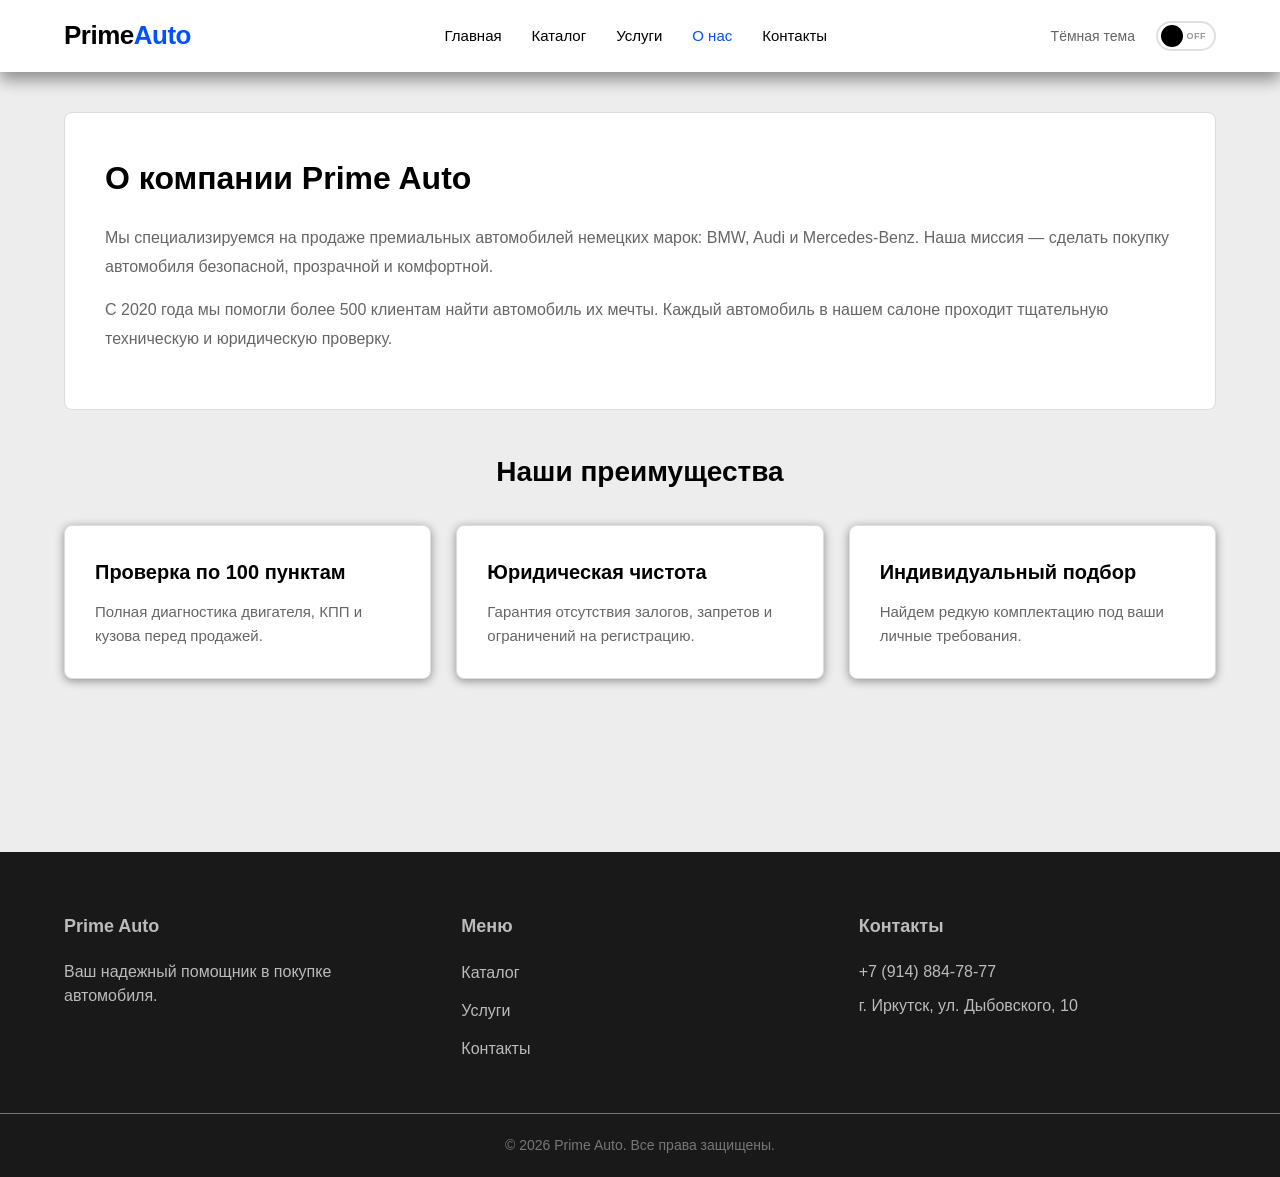
==== commit 0806bd17: "добавлены новые скрипты для обработки формы и отображения курса доллара + обновлены страницы с элеме" ====
--- a/about.html
+++ b/about.html
@@ -21,10 +21,13 @@
                 <a href="about.html" class="active">О нас</a>
                 <a href="contacts.html">Контакты</a>
             </nav>
-            <label class="theme-switch">
-                <input type="checkbox" id="theme-toggle">
-                <span class="slider"></span>
-            </label>
+            <div class="theme-control">
+                <span class="theme-label">Тёмная тема</span>
+                <label class="theme-switch">
+                    <input type="checkbox" id="theme-toggle">
+                    <span class="slider"></span>
+                </label>
+            </div>
         </div>
     </header>
 
@@ -61,7 +64,7 @@
         <div class="container footer-content">
             <div>
                 <h4>Prime Auto</h4>
-                <p>Ваш надежный партнер в мире автомобилей.</p>
+                <p>Ваш надежный помощник в покупке автомобиля.</p>
             </div>
             <div>
                 <h4>Меню</h4>
--- a/css/style.css
+++ b/css/style.css
@@ -346,8 +346,8 @@
     color: var(--second-text);
 }
 
-.form-box input,
-.form-box textarea {
+.form-group input,
+.form-group textarea {
     width: 100%;
     padding: 12px;
     border: 1px solid var(--border-color);
@@ -439,6 +439,7 @@
 .main-photo img {
     width: 100%;
     height: 500px;
+    border-radius: 8px;
     object-fit: cover;
     display: block;
 }
@@ -460,6 +461,10 @@
 }
 
 .photo-list img:hover {
+    border-color: var(--primary);
+}
+
+.photo-list img.active-thumb {
     border-color: var(--primary);
 }
 
@@ -659,96 +664,6 @@
 
 .btn-apply:hover {
     background-color: var(--primary-hover);
-}
-
-@media (max-width: 767px) {
-    .header {
-        position: static;
-    }
-
-    .header-content {
-        flex-direction: column;
-        gap: 15px;
-    }
-
-    .nav {
-        display: flex;
-        flex-direction: column;
-        align-items: center;
-        gap: 5px;
-    }
-
-    .nav a {
-        margin-left: 0;
-    }
-
-    .search-box {
-        flex-direction: column;
-        width: 100%;
-        padding: 12px;
-    }
-
-    .search-box select,
-    .search-box button {
-        width: 100%;
-    }
-
-    .contacts-grid {
-        grid-template-columns: 1fr;
-    }
-
-    .about-intro {
-        padding: 25px;
-    }
-
-    .about-intro h1 {
-        font-size: 26px;
-    }
-
-    .advantages h2 {
-        font-size: 24px;
-    }
-
-    .adv-card {
-        padding: 25px;
-    }
-
-    .main-photo img {
-        height: 300px;
-    }
-
-    .photo-list img {
-        width: 100px;
-        height: 70px;
-    }
-
-    .product-details h1,
-    .product-price {
-        font-size: 26px;
-    }
-
-    .product-details,
-    .product-description {
-        padding: 20px;
-    }
-
-    .seller-actions {
-        flex-direction: column;
-    }
-
-    .specs-table td {
-        padding: 12px 8px;
-        font-size: 14px;
-    }
-
-    .catalog-page {
-        flex-direction: column;
-    }
-
-    .sidebar {
-        margin-top: 0;
-        width: 100%;
-    }
 }
 
 .theme-switch {
@@ -817,4 +732,137 @@
     left: 8px;
     right: auto;
     color: #ffffff;
+}
+
+#formSuccess {
+    color: #34c759;
+    font-weight: bold;
+    margin-top: 15px;
+    text-align: center;
+    display: none;
+}
+
+input.error-border,
+textarea.error-border {
+    border-color: #ff3b30;
+    background-color: #fff5f5;
+}
+
+.price-usd,
+.price+small {
+    display: block;
+    font-size: 13px;
+    color: var(--second-text);
+}
+
+.theme-control {
+    display: flex;
+    align-items: center;
+    gap: 1px;
+}
+
+.theme-label {
+    font-size: 14px;
+    font-weight: 500;
+    color: var(--second-text);
+}
+
+@media (max-width: 767px) {
+    .header {
+        position: static;
+    }
+
+    .header-content {
+        flex-direction: column;
+        gap: 15px;
+    }
+
+    .nav {
+        display: flex;
+        flex-direction: column;
+        align-items: center;
+        gap: 5px;
+    }
+
+    .nav a {
+        margin-left: 0;
+    }
+
+    .search-box {
+        flex-direction: column;
+        width: 100%;
+        padding: 12px;
+    }
+
+    .search-box select,
+    .search-box button {
+        width: 100%;
+    }
+
+    .contacts-grid {
+        grid-template-columns: 1fr;
+    }
+
+    .about-intro {
+        padding: 25px;
+    }
+
+    .about-intro h1 {
+        font-size: 26px;
+    }
+
+    .advantages h2 {
+        font-size: 24px;
+    }
+
+    .adv-card {
+        padding: 25px;
+    }
+
+    .main-photo img {
+        height: 300px;
+    }
+
+    .photo-list img {
+        width: 100px;
+        height: 70px;
+    }
+
+    .product-details h1,
+    .product-price {
+        font-size: 26px;
+    }
+
+    .product-details,
+    .product-description {
+        padding: 20px;
+    }
+
+    .seller-actions {
+        flex-direction: column;
+    }
+
+    .specs-table td {
+        padding: 12px 8px;
+        font-size: 14px;
+    }
+
+    .catalog-page {
+        flex-direction: column;
+    }
+
+    .sidebar {
+        margin-top: 0;
+        width: 100%;
+    }
+
+    #currency-rate-display {
+        display: none;
+    }
+}
+
+@media (max-width: 768px) {
+    .theme-label {
+        display: none;
+    }
 }
